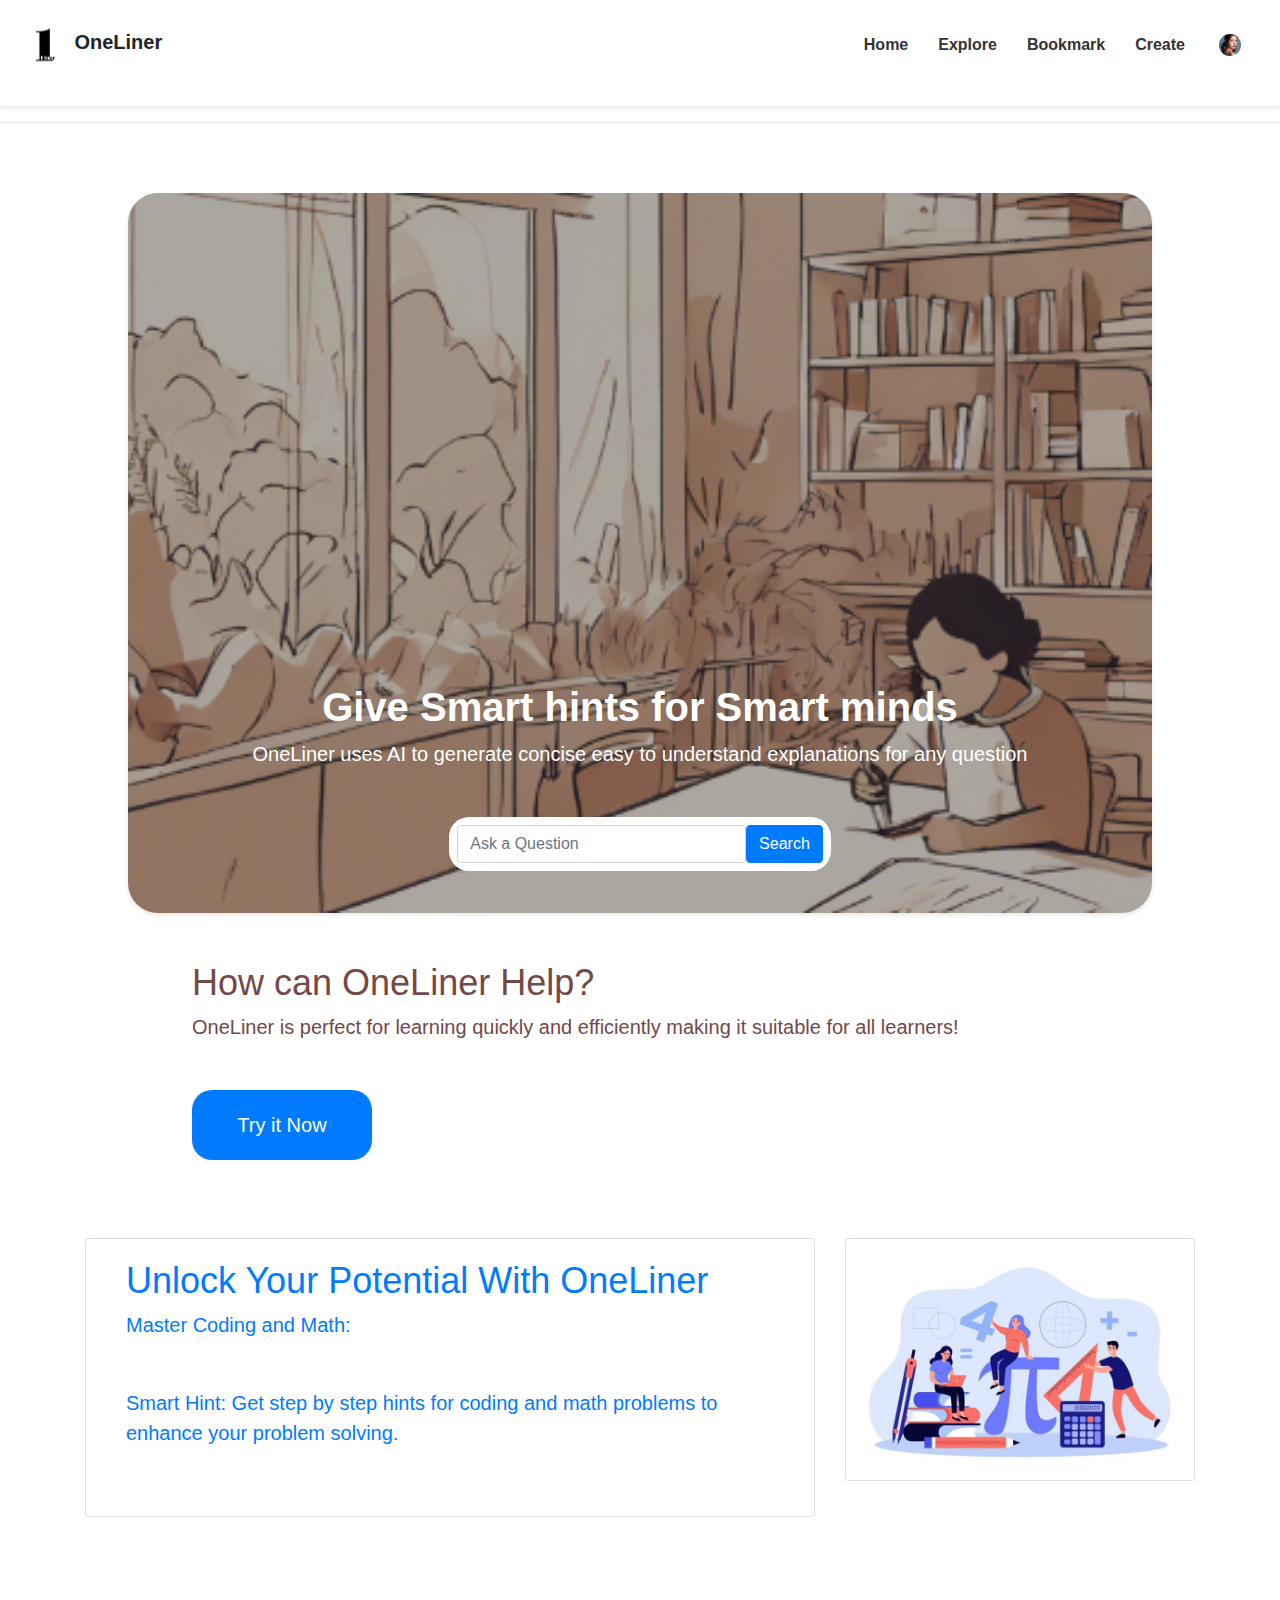
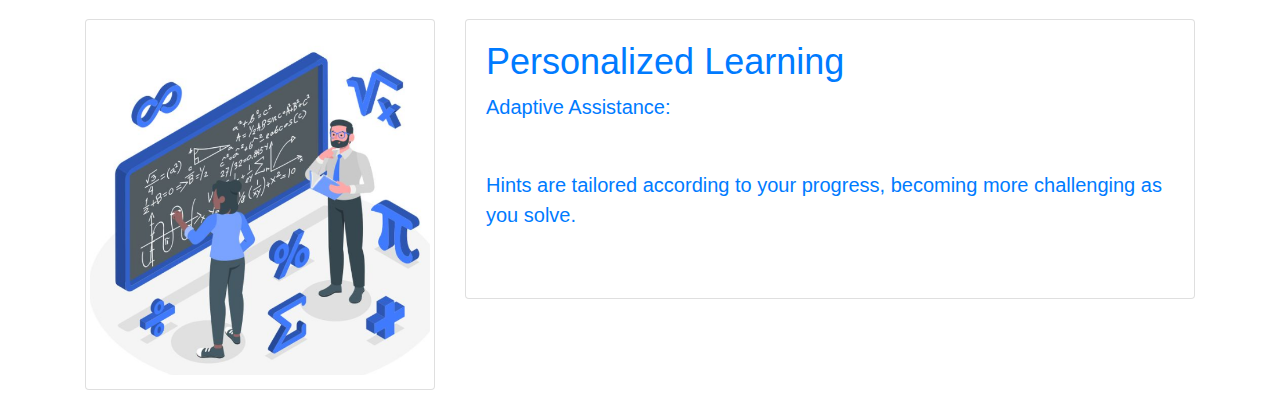
==== hint/landing1.html @ a03d6aba "Add files via upload" ====
<!DOCTYPE html>
<html lang="en">
<head>
    <meta charset="UTF-8">
    <meta name="viewport" content="width=device-width, initial-scale=1.0">
    <title>Oneliner</title>
    <link rel="stylesheet" href="landing1.css">
    <link rel="stylesheet" href="https://cdnjs.cloudflare.com/ajax/libs/font-awesome/6.0.0-beta3/css/all.min.css">
    <link rel="stylesheet" href="https://stackpath.bootstrapcdn.com/bootstrap/4.5.2/css/bootstrap.min.css">
</head>
<body>
    <header>
        <nav>
          <ul class="nav-links" style="display:flex; justify-content:space-between;">
            <div class="logo">
              <img src="./Assets/Screenshot_1.png" alt="logo"/>
              <span class="name">OneLiner</span>
            </div>
            
            <div class="flexing">
              <li><a href="landing1.html">Home</a></li>
              <li><a href="index.html">Explore</a></li>
              <li><a href="#">Bookmark</a></li>
              <li><a href="#">Create</a></li>
              <li class="profile-pic"><img src="./Assets/profile.png" alt="Profile" /></li>
            </div>
          </ul>
        </nav>
      </header>
    <div class="outer">
        <hr style="color: lightslategray; width: 100%; margin-bottom: 70px;">
        <header class="header">
            <div class="container text-center">
                <h1 style="font-weight: 900;">Give Smart hints for Smart minds</h1>
                <p> OneLiner uses AI to generate concise easy to understand explanations for any question</p>
                <div class="search-bar">
                    <input type="text" class="form-control" placeholder="Ask a Question">
                    <button class="btn btn-primary">Search</button>
                </div>
            </div>
        </header>
    </div>
    <section class="abt pt-5" style="display: flex; align-items: baseline; flex-direction: column;padding-left: 15%;">
        <h1 class="text-center" style="font-size: 36px;">How can OneLiner Help?</h1>
        <p class="text-center"> OneLiner is perfect for learning quickly and efficiently making it suitable for all learners!</p>
        <div class="text-center">
         <a href="index.html">   <button class="bton btn-primary">Try it Now</button></a>
        </div>
    </section>
    <section class="image-grid container mt-5">
        <div class="row">
            <div class="col-md-8 mb-4">
                <div class="card">
                    <div class="card-body" style="padding-left: 40px;">
                        <h1 style="font-size: 36px; text-transform: capitalize; ">Unlock your potential with OneLiner</h1>
                        <p>Master Coding and Math:</p>
                        <p>Smart Hint: Get step by step hints for coding and math problems to enhance your problem solving.</p>
                    </div>
                </div>
            </div>  
            <div class="col-md-4 mb-4">
                <div class="card">
                    <img src="./Assets/g1.PNG" class="card-img-top" style="border: none; border-radius: 20px; width: 100%;">
                </div>
            </div>
        </div>
    </section>
    <section class="image-grid container mt-5">
        <div class="row">
            <div class="col-md-4 mb-4">
                <div class="card">
                    <img src="./Assets/g3.PNG" class="card-img-top" style="border: none; border-radius: 20px; width: 100%;">
                </div>
            </div>
            <div class="col-md-8 mb-4">
                <div class="card">
                    <div class="card-body">
                        <h1 style="font-size: 36px; text-transform: capitalize;">personalized learning</h1>
                        <p>Adaptive Assistance:</p>
                        <p>Hints are tailored according to your progress, becoming more challenging as you solve.</p>
                    </div>
                </div>
            </div>
        </div>
    </section>
    <script src="https://code.jquery.com/jquery-3.5.1.slim.min.js"></script>
    <script src="https://cdn.jsdelivr.net/npm/@popperjs/core@2.9.2/dist/umd/popper.min.js"></script>
    <script src="https://stackpath.bootstrapcdn.com/bootstrap/4.5.2/js/bootstrap.min.js"></script>
</body>
</html>
---- hint/landing1.css ----
body {
    font-family: Arial, Helvetica, sans-serif;
}

* {
    margin: 0;
    padding: 0;
    box-sizing: border-box;
}

#logo {
    border: none;
    height: 80px;
}

.navbar {
    background-color: white;
    padding: 10px 20px;
}

#sb {
    background-color: rgb(243, 240, 240);
    color: black;
    border-radius: 5px;
    margin-top: 10px;
}

.icon-container {
    display: flex;
    align-items: center;
    margin-left: 20px;
}

.icon {
    width: 40px;
    height: 40px;
    background-color: rgb(243, 240, 240);
    border: 1px solid #ccc;
    display: flex;
    align-items: center;
    justify-content: center;
    border-radius: 50%;
    margin-right: 10px;
    color: black;
    font-size: 18px;
}

.profile-img {
    width: 40px;
    height: 40px;
    border-radius: 50%;
    cursor: pointer;
}

.outer {
    display: flex;
    justify-content: center;
    align-items: center;
    flex-direction: column;
}

.header {
    background: url('./Assets/landing.PNG') no-repeat center center;
    background-size: cover;
    border-radius: 30px;
    height: 80vh;
    width: 80%;
    color: white;
    display: flex;
    align-items: flex-end;
    justify-content: flex-start;
    position: relative;
    background-position: center;
}

.header::before {
    content: "";
    position: absolute;
    border-radius: 30px;
    top: 0;
    left: 0;
    width: 100%;
    height: 100%;
    background-color: rgba(0, 0, 0, 0.3);
    z-index: 1;
}

.header > * {
    position: relative;
    z-index: 2;
}
header {
    background-color: #fff;
    padding: 10px 20px;
    box-shadow: 0 2px 4px rgba(0, 0, 0, 0.1);
}

.nav-links .flexing{
    list-style: none;
    display: flex;
    align-items: center;
    justify-content: flex-end;
}
.nav-links .logo  img{
    margin-left: 0px;
    height: 50px;
    width: 50px;
    justify-self: start;

}
.nav-links .logo .name{
    font-size: 20px;
    font-weight: 900;
    
}
.nav-links li {
    margin: 0 15px;
}

.nav-links a {
    text-decoration: none;
    color: #333;
    font-weight: bold;
}

.profile-pic img {
    width: 30px;
    height: 30px;
    border-radius: 50%;
}

h1 {
    font-size: 3rem;
    font-weight: 900;
}

p {
    font-size: 20px;
    font-weight: 400;
    text-transform: inherit;
    padding-bottom: 2rem;
}

.search-bar {
    display: flex;
    align-items: baseline;
    justify-content: flex-start;
    width: 40%;
    margin: 0 auto;
    padding: 8px;
    border-radius: 20px;
    background-color: #ffffff;
    margin-bottom: 2rem;
}

.form-control {
    flex-grow: 1;
    border: none;
    padding: 15px 20px;
    font-size: 16px;
    outline: none;
}

.btn {
    border: none;
    background-color: #007bff;
    color: #ffffff;
    border-radius: 10px;
    padding: 15px 30px;
    font-size: 16px;
    cursor: pointer;
    transition: background-color 0.3s ease;
}

.bton {
    border: none;
    background-color: #007bff;
    color: #ffffff;
    border-radius: 10px;
    padding: 15px 30px;
    font-size: 20px;
    cursor: pointer;
    transition: background-color 0.3s ease;
    height: 70px;
    width: 180px;
    border-radius: 20px;
}

.btn:hover,
.bton:hover {
    background-color: #0056b3;
}

img {
    max-width: 100%;
    height: auto;
    padding: 4px;
    border-radius: 5px;
    margin: 10px 0;
}

.abt {
    color: rgb(117, 72, 72);
}

.image-grid {
    padding-top: 30px;
    display: flex;
    flex-direction: row;
    justify-content: space-evenly;
    align-items: center;
    color: #007bff;
}

.card-img-top {
    border: none;
    border-radius: 20px;
}
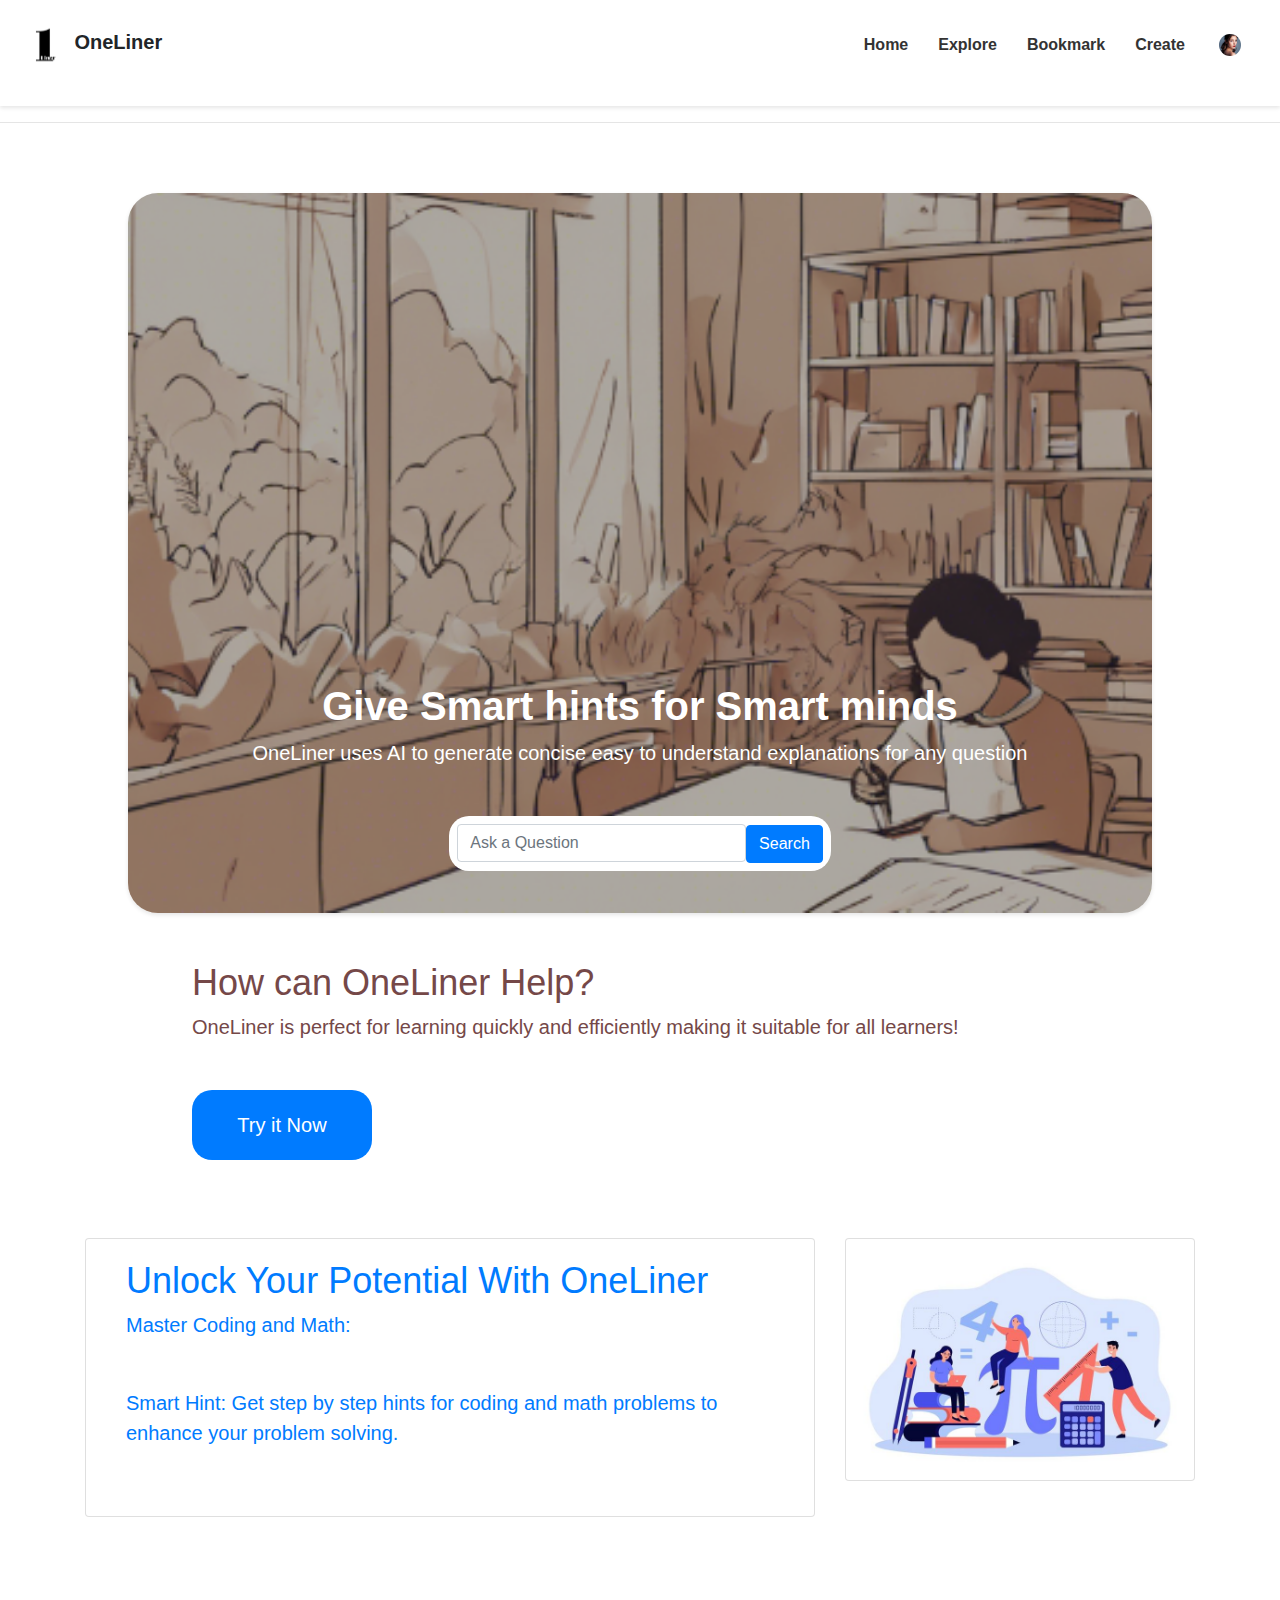
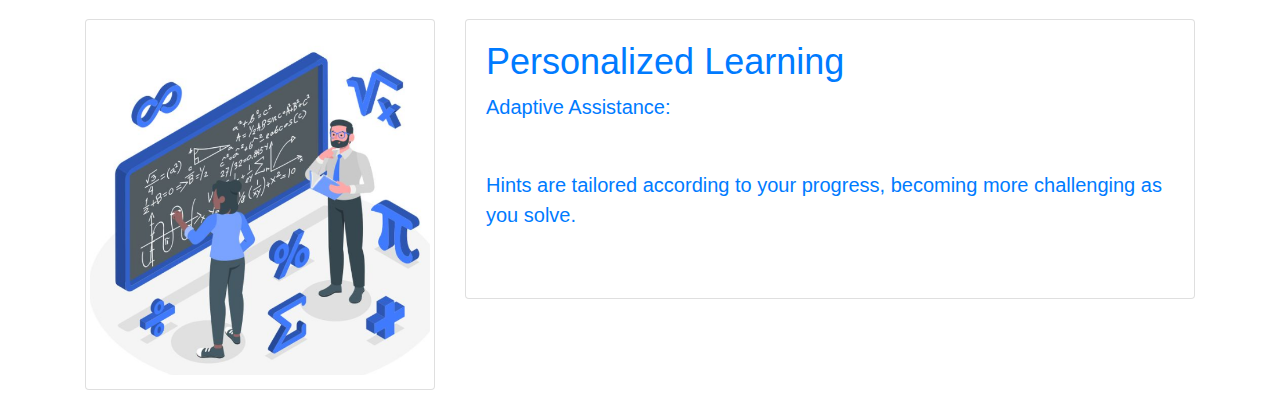
==== commit 80be1001: "Update landing1.html" ====
--- a/hint/landing1.html
+++ b/hint/landing1.html
@@ -35,7 +35,7 @@
                 <p> OneLiner uses AI to generate concise easy to understand explanations for any question</p>
                 <div class="search-bar">
                     <input type="text" class="form-control" placeholder="Ask a Question">
-                    <button class="btn btn-primary">Search</button>
+                           <a href="output.html"> <button class="btn btn-primary">Search</button></a>
                 </div>
             </div>
         </header>
